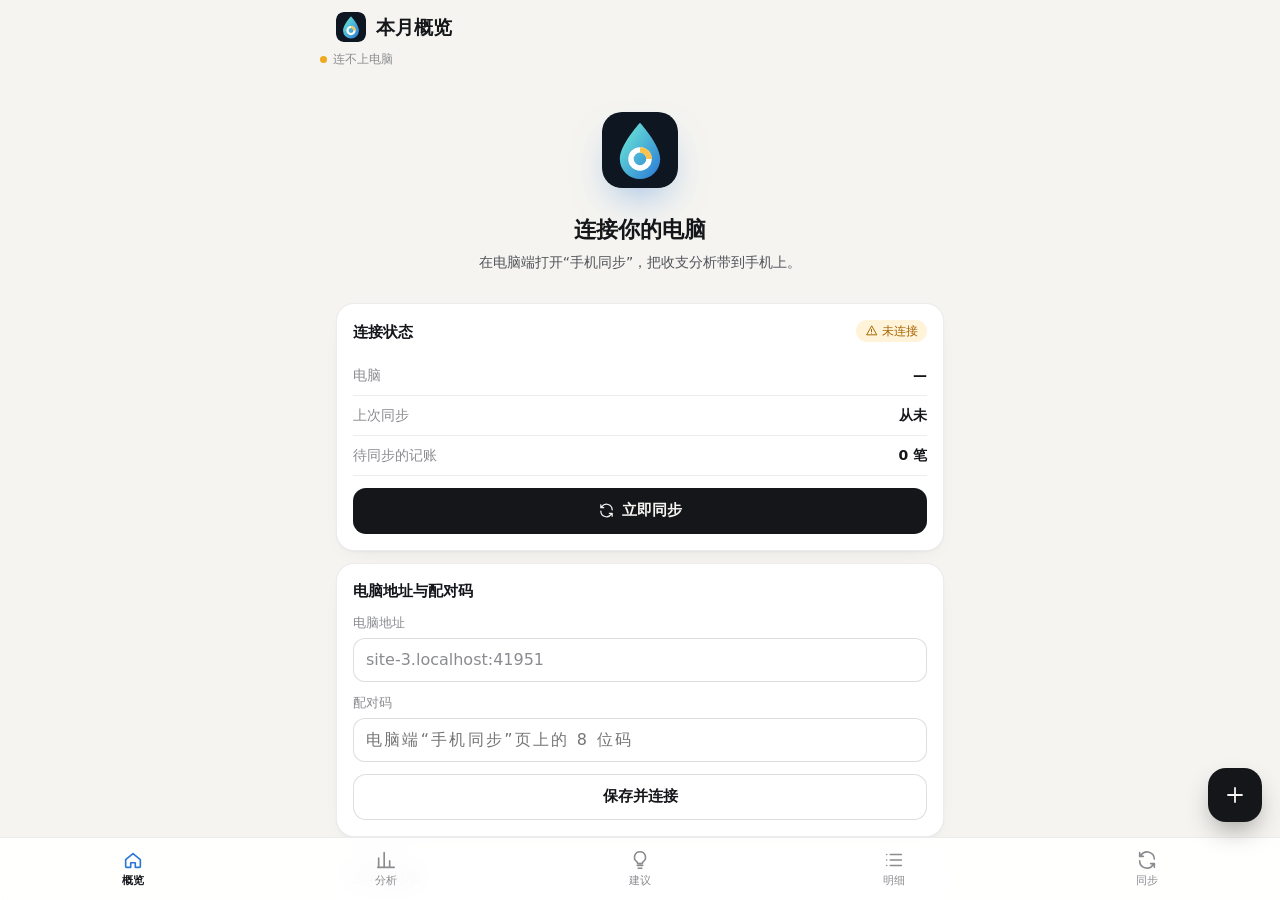
==== app/web/mobile/index.html @ 752006c6 "Ledger Lens: bank statement analyzer for Windows with Android companion - Import PDF / screenshots (" ====
<!doctype html>
<html lang="zh-CN">
<head>
<meta charset="utf-8">
<meta name="viewport" content="width=device-width, initial-scale=1, viewport-fit=cover, user-scalable=no">
<meta name="theme-color" content="#f5f4f0">
<meta name="mobile-web-app-capable" content="yes">
<title>流水分析助手</title>
<link rel="icon" href="icon.png">
<link rel="apple-touch-icon" href="icon.png">
<link rel="stylesheet" href="m.css">
</head>
<body>
<svg width="0" height="0" style="position:absolute"><defs>
  <linearGradient id="dropGrad" x1="0" y1="0" x2="1" y2="1"><stop offset="0" stop-color="#6ff0d6"/><stop offset="1" stop-color="#2a78d6"/></linearGradient>
  <symbol id="logo" viewBox="0 0 64 64"><rect width="64" height="64" rx="15" fill="#0e1622"/><path d="M32 9C32 9 15 27.5 15 39.5a17 17 0 0 0 34 0C49 27.5 32 9 32 9Z" fill="url(#dropGrad)"/><circle cx="32" cy="39.500" r="7.600" fill="none" stroke="#fff" stroke-width="4.600"/><path d="M32 31.900a7.600 7.600 0 0 1 7.600 7.600" fill="none" stroke="#ffc24a" stroke-width="4.600"/></symbol>
  <symbol id="i-home" viewBox="0 0 24 24"><path d="M4 11.500 12 5l8 6.500V19a1 1 0 0 1-1 1h-4.500v-5h-5v5H5a1 1 0 0 1-1-1z"/></symbol>
  <symbol id="i-chart" viewBox="0 0 24 24"><path d="M4 20V10M10 20V4M16 20v-7M21 20H3"/></symbol>
  <symbol id="i-bulb" viewBox="0 0 24 24"><path d="M9 18h6M10 21h4M12 3a6 6 0 0 0-3.600 10.800c.6.5 1 1.200 1.100 2.200h5c.1-1 .5-1.700 1.100-2.200A6 6 0 0 0 12 3z"/></symbol>
  <symbol id="i-list" viewBox="0 0 24 24"><path d="M8 6h12M8 12h12M8 18h12M4 6h.01M4 12h.01M4 18h.01"/></symbol>
  <symbol id="i-sync" viewBox="0 0 24 24"><path d="M20 11a8 8 0 0 0-14.500-4.500L4 8M4 4v4h4M4 13a8 8 0 0 0 14.500 4.500L20 16M20 20v-4h-4"/></symbol>
  <symbol id="i-left" viewBox="0 0 24 24"><path d="m14.500 6-6 6 6 6"/></symbol>
  <symbol id="i-right" viewBox="0 0 24 24"><path d="m9.500 6 6 6-6 6"/></symbol>
  <symbol id="i-plus" viewBox="0 0 24 24"><path d="M12 5v14M5 12h14"/></symbol>
  <symbol id="i-check" viewBox="0 0 24 24"><path d="m5 12.500 4.500 4.500L19 7.500"/></symbol>
  <symbol id="i-alert" viewBox="0 0 24 24"><path d="M12 4 3 20h18zM12 10v4M12 17h.01"/></symbol>
  <symbol id="i-info" viewBox="0 0 24 24"><circle cx="12" cy="12" r="9"/><path d="M12 11v5M12 8h.01"/></symbol>
</defs></svg>

<header id="top">
  <div class="brand"><svg><use href="#logo"/></svg><b id="title">本月概览</b></div>
  <div id="monthNav"><button id="mPrev"><svg><use href="#i-left"/></svg></button><select id="mSel"></select><button id="mNext"><svg><use href="#i-right"/></svg></button></div>
</header>
<div id="status"></div>
<main id="content"></main>
<button id="fab" title="记一笔"><svg><use href="#i-plus"/></svg></button>
<nav id="tabs">
  <button data-tab="overview"><svg><use href="#i-home"/></svg>概览</button>
  <button data-tab="analysis"><svg><use href="#i-chart"/></svg>分析</button>
  <button data-tab="advice"><svg><use href="#i-bulb"/></svg>建议</button>
  <button data-tab="txns"><svg><use href="#i-list"/></svg>明细</button>
  <button data-tab="sync"><svg><use href="#i-sync"/></svg>同步</button>
</nav>
<div id="sheet" hidden><div id="sheetCard"></div></div>
<div id="toast"></div>
<script src="echarts.min.js"></script>
<script src="m.js"></script>
</body>
</html>
---- app/web/mobile/m.css ----
:root {
  color-scheme: light;
  --page: #f5f4f0; --surface: #fff; --sunken: #f0efea; --ink: #14161a; --ink-2: #51535a; --ink-3: #8b8c91;
  --line: rgba(20, 22, 26, .08); --line-2: rgba(20, 22, 26, .14); --grid: #e9e8e2; --axis: #c9c8c1;
  --accent: #2a78d6; --accent-soft: rgba(42, 120, 214, .10); --brand-a: #45d6c0; --brand-b: #2a78d6;
  --good: #0a7d3c; --good-bg: rgba(12, 163, 12, .10); --warn: #a86400; --warn-bg: rgba(250, 178, 25, .16);
  --alert: #c62f2f; --alert-bg: rgba(208, 59, 59, .10); --info-bg: rgba(42, 120, 214, .08);
  --s1: #2a78d6; --s2: #eb6834; --s3: #1baf7a; --s4: #eda100; --s5: #e87ba4; --s6: #008300; --s7: #6250d6; --s8: #e34948; --s-other: #b9b8b1;
  --shadow: 0 1px 2px rgba(20, 22, 26, .04), 0 8px 24px -14px rgba(20, 22, 26, .12);
}
@media (prefers-color-scheme: dark) {
  :root {
    color-scheme: dark;
    --page: #0c0d0f; --surface: #17181b; --sunken: #101113; --ink: #f1f0ec; --ink-2: #b9b8b1; --ink-3: #7f7f82;
    --line: rgba(255, 255, 255, .08); --line-2: rgba(255, 255, 255, .14); --grid: #26272b; --axis: #3a3b40;
    --accent: #5a9cf0; --accent-soft: rgba(90, 156, 240, .14);
    --good: #3ecf6a; --good-bg: rgba(12, 163, 12, .16); --warn: #f3b63a; --warn-bg: rgba(250, 178, 25, .14);
    --alert: #f07171; --alert-bg: rgba(208, 59, 59, .18); --info-bg: rgba(90, 156, 240, .12);
    --s1: #3987e5; --s2: #d95926; --s3: #199e70; --s4: #c98500; --s5: #d55181; --s7: #9085e9; --s8: #e66767; --s-other: #5d5e63;
    --shadow: 0 1px 2px rgba(0, 0, 0, .3);
  }
}
* { box-sizing: border-box; margin: 0; -webkit-tap-highlight-color: transparent; }
html, body { height: 100%; }
body { font: 15px/1.5 system-ui, -apple-system, "Segoe UI", "PingFang SC", "Microsoft YaHei", sans-serif; background: var(--page); color: var(--ink); display: flex; flex-direction: column; overflow: hidden; }
button, input, select { font: inherit; color: inherit; }
button { border: 0; background: none; }
svg:has(> use[href^="#i-"]) { fill: none; stroke: currentColor; stroke-width: 1.8; stroke-linecap: round; stroke-linejoin: round; }
.num { font-variant-numeric: tabular-nums; }

#top { display: flex; align-items: center; justify-content: space-between; padding: calc(env(safe-area-inset-top) + 12px) 16px 8px; }
.brand { display: flex; align-items: center; gap: 10px; }
.brand svg { width: 30px; height: 30px; border-radius: 8px; }
.brand b { font-size: 19px; font-weight: 650; }
#monthNav { display: flex; align-items: center; height: 34px; border-radius: 10px; background: var(--surface); border: 1px solid var(--line-2); }
#monthNav button { width: 30px; height: 32px; display: grid; place-items: center; color: var(--ink-2); }
#monthNav button[disabled] { opacity: .3; }
#monthNav svg { width: 16px; height: 16px; }
#monthNav select { appearance: none; border: 0; background: transparent; font-weight: 600; font-size: 14px; text-align: center; text-align-last: center; outline: 0; padding: 0 2px; }
#status { margin: 0 16px; font-size: 12px; color: var(--ink-3); display: flex; align-items: center; gap: 6px; min-height: 18px; }
#status i { width: 7px; height: 7px; border-radius: 50%; background: var(--ink-3); }
#status.ok i { background: #17b26a; } #status.off i { background: #f0a81c; } #status.busy i { background: var(--accent); animation: pulse 1s infinite; }
@keyframes pulse { 50% { opacity: .3; } }
#content { flex: 1; overflow-y: auto; padding: 10px 16px 96px; -webkit-overflow-scrolling: touch; }

#tabs { position: fixed; left: 0; right: 0; bottom: 0; display: grid; grid-template-columns: repeat(5, 1fr); padding: 6px 6px calc(env(safe-area-inset-bottom) + 6px); background: color-mix(in srgb, var(--surface) 92%, transparent); backdrop-filter: blur(14px); border-top: 1px solid var(--line); z-index: 5; }
#tabs button { display: flex; flex-direction: column; align-items: center; gap: 2px; padding: 5px 0; font-size: 11px; color: var(--ink-3); border-radius: 10px; }
#tabs svg { width: 22px; height: 22px; }
#tabs button.on { color: var(--ink); font-weight: 600; }
#tabs button.on svg { color: var(--accent); }
#fab { position: fixed; right: 18px; bottom: calc(env(safe-area-inset-bottom) + 78px); width: 54px; height: 54px; border-radius: 18px; background: var(--ink); color: var(--page); display: grid; place-items: center; box-shadow: 0 12px 28px -8px rgba(0, 0, 0, .45); z-index: 6; }
#fab svg { width: 24px; height: 24px; }
#fab:active { transform: scale(.94); }

.card { background: var(--surface); border: 1px solid var(--line); border-radius: 18px; padding: 16px; box-shadow: var(--shadow); margin-bottom: 12px; }
.card h3 { font-size: 15px; font-weight: 630; margin-bottom: 12px; display: flex; justify-content: space-between; align-items: baseline; }
.card h3 span { font-size: 12px; font-weight: 400; color: var(--ink-3); }
.chart { width: 100%; height: 220px; }
.hero { background: linear-gradient(135deg, #101a28, #16324a 60%, #1b4a66); color: #fff; border-color: transparent; position: relative; overflow: hidden; }
.hero::after { content: ""; position: absolute; right: -40px; top: -50px; width: 170px; height: 170px; border-radius: 50%; background: radial-gradient(circle, rgba(111, 240, 214, .28), transparent 65%); }
.hero label { font-size: 12.5px; color: rgba(255, 255, 255, .62); }
.hero .v { font-size: 34px; font-weight: 650; letter-spacing: -.02em; margin: 2px 0 12px; }
.hero .v small { font-size: 19px; font-weight: 560; opacity: .75; margin-right: 2px; }
.hero .row { display: grid; grid-template-columns: 1fr 1fr 1fr; gap: 8px; position: relative; z-index: 1; }
.hero .row div { padding: 9px 10px; border-radius: 12px; background: rgba(255, 255, 255, .09); }
.hero .row span { display: block; font-size: 11.5px; color: rgba(255, 255, 255, .62); }
.hero .row b { font-size: 14.5px; font-weight: 600; }
.hero .row em { font-style: normal; font-size: 11px; margin-left: 3px; opacity: .85; }
.hero p { position: relative; z-index: 1; color: rgba(255, 255, 255, .8); font-size: 13.5px; }

.donut-wrap { display: grid; grid-template-columns: 150px 1fr; gap: 12px; align-items: center; }
.donut { position: relative; height: 150px; }
.donut .chart { height: 150px; }
.donut-c { position: absolute; inset: 0; display: grid; place-content: center; text-align: center; pointer-events: none; }
.donut-c span { font-size: 11px; color: var(--ink-3); } .donut-c b { font-size: 15px; }
.legend { list-style: none; padding: 0; display: flex; flex-direction: column; gap: 5px; font-size: 13px; }
.legend li { display: grid; grid-template-columns: 10px 1fr auto; gap: 8px; align-items: center; }
.legend i { width: 9px; height: 9px; border-radius: 3px; }
.legend span { white-space: nowrap; overflow: hidden; text-overflow: ellipsis; }
.legend em { font-style: normal; color: var(--ink-3); font-size: 12px; }

.score { display: grid; grid-template-columns: 104px 1fr; gap: 16px; align-items: center; }
.ring { position: relative; width: 104px; height: 104px; }
.ring svg { width: 104px; height: 104px; transform: rotate(-90deg); }
.ring circle { fill: none; stroke-width: 9; stroke-linecap: round; }
.ring .bg { stroke: var(--sunken); } .ring .fg { stroke: url(#dropGrad); transition: stroke-dashoffset 1s cubic-bezier(.2, .8, .2, 1); }
.ring div { position: absolute; inset: 0; display: grid; place-content: center; text-align: center; }
.ring b { font-size: 30px; font-weight: 660; line-height: 1; } .ring span { font-size: 11px; color: var(--ink-3); margin-top: 3px; }
.parts { display: flex; flex-direction: column; gap: 8px; }
.part { display: grid; grid-template-columns: 56px 1fr 40px; gap: 8px; align-items: center; font-size: 12px; }
.track { height: 6px; border-radius: 4px; background: var(--sunken); overflow: hidden; position: relative; }
.track i { display: block; height: 100%; border-radius: 4px; background: linear-gradient(90deg, var(--brand-a), var(--brand-b)); }
.part em { font-style: normal; color: var(--ink-3); text-align: right; }

.rows { display: flex; flex-direction: column; }
.row-i { display: grid; grid-template-columns: 1fr auto; gap: 4px 10px; padding: 10px 0; border-bottom: 1px solid var(--line); align-items: center; }
.row-i:last-child { border-bottom: 0; padding-bottom: 0; }
.row-i .t { font-size: 14.5px; white-space: nowrap; overflow: hidden; text-overflow: ellipsis; }
.row-i .s { font-size: 12px; color: var(--ink-3); }
.row-i .a { font-weight: 600; text-align: right; white-space: nowrap; }
.row-i .track { grid-column: 1 / 3; }
.row-i .track i { background: var(--s1); }
.up { color: var(--alert); } .down { color: var(--good); } .in { color: var(--good); } .muted { color: var(--ink-3); }
.tag { display: inline-block; padding: 0 7px; border-radius: 6px; font-size: 11.5px; background: var(--sunken); color: var(--ink-2); }
.pill { display: inline-flex; align-items: center; gap: 4px; padding: 2px 9px; border-radius: 20px; font-size: 12px; font-weight: 600; }
.pill svg { width: 13px; height: 13px; }
.pill.alert { background: var(--alert-bg); color: var(--alert); } .pill.warn { background: var(--warn-bg); color: var(--warn); }
.pill.info { background: var(--info-bg); color: var(--accent); } .pill.good { background: var(--good-bg); color: var(--good); }
.mini { display: flex; gap: 9px; align-items: flex-start; padding: 9px 0; border-bottom: 1px solid var(--line); font-size: 14px; }
.mini:last-child { border: 0; padding-bottom: 0; } .mini .pill { flex: none; }

.adv { position: relative; overflow: hidden; padding-left: 18px; }
.adv::before { content: ""; position: absolute; left: 0; top: 0; bottom: 0; width: 4px; background: var(--c); }
.adv.alert { --c: var(--alert); } .adv.warn { --c: #f0a81c; } .adv.info { --c: var(--accent); } .adv.good { --c: #17b26a; }
.adv h4 { font-size: 15.5px; font-weight: 630; margin: 8px 0 4px; line-height: 1.4; }
.adv p { color: var(--ink-2); font-size: 13.5px; }
.adv .act { margin-top: 10px; padding: 9px 11px; border-radius: 10px; background: var(--sunken); font-size: 13.5px; display: flex; gap: 8px; }
.adv .act svg { width: 15px; height: 15px; flex: none; margin-top: 3px; color: var(--c); }
.meter { margin-top: 12px; padding-bottom: 16px; }
.meter .lab { display: flex; justify-content: space-between; font-size: 11.5px; color: var(--ink-3); margin-bottom: 5px; }
.meter .lab b { color: var(--ink); }
.meter .track { height: 8px; overflow: visible; }
.meter .fill { position: absolute; left: 0; top: 0; bottom: 0; border-radius: 5px; background: var(--c); }
.meter .mark { position: absolute; top: -4px; bottom: -4px; width: 2px; background: var(--ink); border-radius: 2px; }
.meter .mark::after { content: "目标"; position: absolute; top: 14px; left: 50%; transform: translateX(-50%); font-size: 10px; color: var(--ink-3); white-space: nowrap; }
.bud { padding: 9px 0; border-bottom: 1px solid var(--line); }
.bud:last-child { border: 0; }
.bud .h { display: flex; justify-content: space-between; font-size: 14px; margin-bottom: 6px; }
.bud .bars { display: grid; gap: 3px; }
.bud .bars div { height: 6px; border-radius: 4px; }

.day { font-size: 12px; color: var(--ink-3); padding: 12px 2px 4px; display: flex; justify-content: space-between; }
.input, .select { width: 100%; height: 44px; padding: 0 12px; border-radius: 12px; border: 1px solid var(--line-2); background: var(--surface); outline: 0; font-size: 16px; }
.input:focus, .select:focus { border-color: var(--accent); box-shadow: 0 0 0 3px var(--accent-soft); }
.btn { display: flex; align-items: center; justify-content: center; gap: 7px; width: 100%; height: 46px; border-radius: 13px; border: 1px solid var(--line-2); background: var(--surface); font-weight: 600; }
.btn.primary { background: var(--ink); color: var(--page); border-color: transparent; }
.btn:active { opacity: .8; }
.btn svg { width: 17px; height: 17px; }
.seg { display: grid; grid-template-columns: repeat(3, 1fr); padding: 3px; border-radius: 12px; background: var(--sunken); }
.seg button { padding: 8px 0; border-radius: 9px; font-size: 14px; color: var(--ink-2); }
.seg button.on { background: var(--surface); color: var(--ink); font-weight: 600; box-shadow: var(--shadow); }
.form { display: flex; flex-direction: column; gap: 12px; }
.form label { font-size: 12.5px; color: var(--ink-3); display: flex; flex-direction: column; gap: 5px; }
.two { display: grid; grid-template-columns: 1fr 1fr; gap: 10px; }
.empty { text-align: center; padding: 34px 8px 10px; }
.empty .logo { width: 76px; height: 76px; border-radius: 20px; box-shadow: 0 18px 40px -16px rgba(42, 120, 214, .6); }
.empty h2 { font-size: 22px; margin: 18px 0 6px; } .empty p { color: var(--ink-2); font-size: 14px; margin-bottom: 20px; }
.help { font-size: 13px; color: var(--ink-2); display: flex; flex-direction: column; gap: 8px; }
.help b { color: var(--ink); }
.kv { display: flex; justify-content: space-between; padding: 9px 0; border-bottom: 1px solid var(--line); font-size: 14px; }
.kv:last-child { border: 0; } .kv span { color: var(--ink-3); }

#sheet { position: fixed; inset: 0; z-index: 20; background: rgba(10, 12, 16, .5); display: flex; align-items: flex-end; }
#sheet[hidden] { display: none; }
#sheetCard { width: 100%; max-height: 92vh; overflow-y: auto; background: var(--page); border-radius: 22px 22px 0 0; padding: 18px 16px calc(env(safe-area-inset-bottom) + 18px); animation: up .22s cubic-bezier(.2, .9, .3, 1); }
@keyframes up { from { transform: translateY(40px); opacity: 0; } }
#sheetCard h2 { font-size: 18px; margin-bottom: 14px; display: flex; justify-content: space-between; align-items: center; }
#sheetCard h2 button { color: var(--ink-3); font-size: 14px; }
.amt { font-size: 30px !important; font-weight: 650; height: 58px !important; text-align: center; }
#toast { position: fixed; left: 50%; bottom: 150px; transform: translate(-50%, 16px); padding: 9px 16px; border-radius: 12px; background: var(--ink); color: var(--page); font-size: 13.5px; opacity: 0; pointer-events: none; transition: .25s; z-index: 30; white-space: nowrap; }
#toast.on { opacity: 1; transform: translate(-50%, 0); }
@media (min-width: 720px) { #content, #top, #status { max-width: 640px; margin-left: auto; margin-right: auto; width: 100%; } }
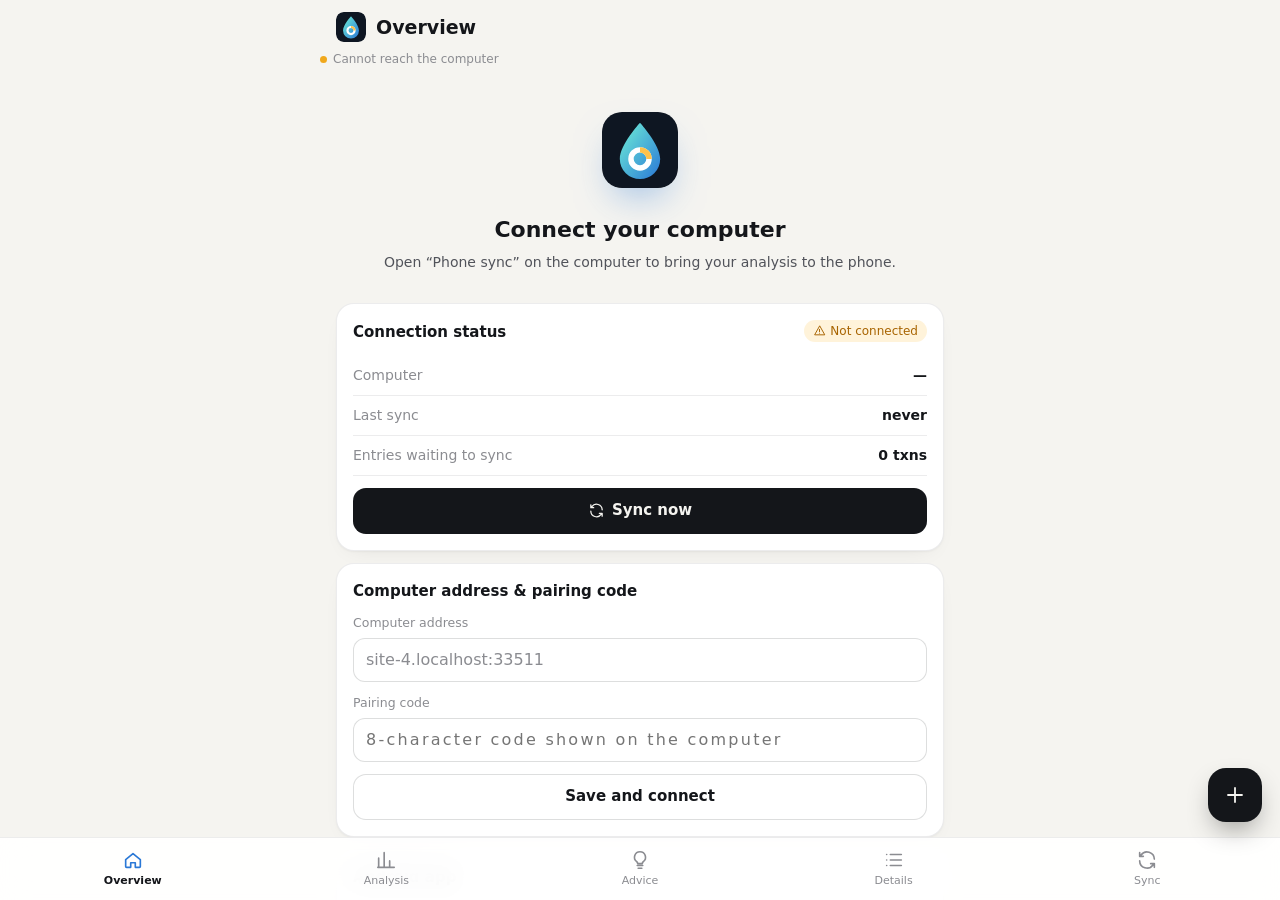
==== commit 0ae23ec4: "feat: v1.1.0 — refunds/returns excluded from spending, stronger self-transfer detection, salary prop" ====
--- a/app/web/mobile/index.html
+++ b/app/web/mobile/index.html
@@ -44,6 +44,7 @@
 <div id="sheet" hidden><div id="sheetCard"></div></div>
 <div id="toast"></div>
 <script src="echarts.min.js"></script>
+<script src="i18n.js"></script>
 <script src="m.js"></script>
 </body>
 </html>
